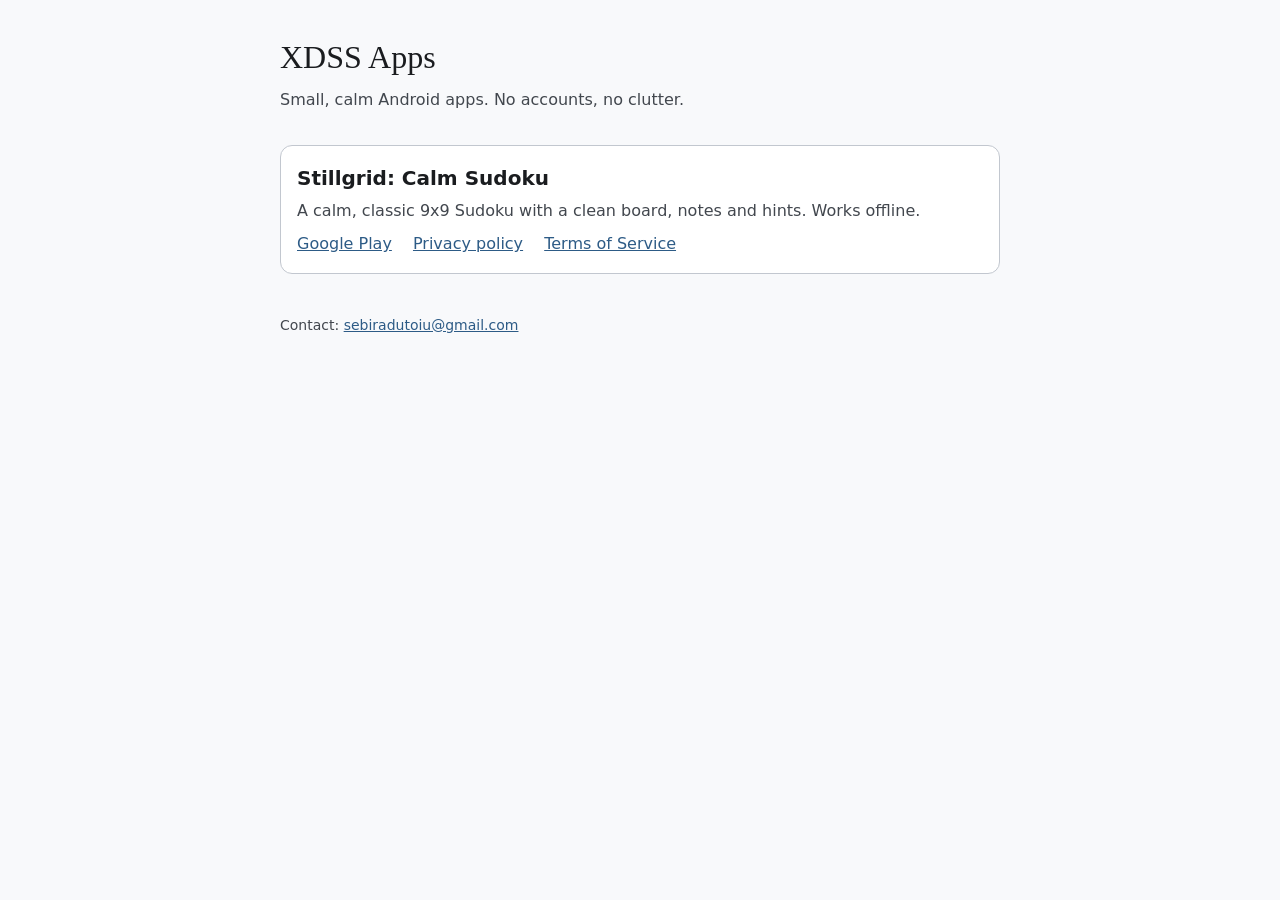
==== index.html @ fdf60a74 "XDSS apps site: app-ads.txt and app index (Stillgrid) Co-Authored-By: Claude Opus 5.5 <noreply@anthr" ====
<!doctype html>
<html lang="en">
<head>
<meta charset="utf-8">
<meta name="viewport" content="width=device-width, initial-scale=1">
<title>XDSS Apps</title>
<meta name="description" content="Small, calm Android apps by XDSS.">
<style>
  :root { --bg: #f8f9fb; --fg: #1a1c1f; --muted: #42474e; --accent: #2d5b86; --line: #c2c7cf; --card: #ffffff; }
  @media (prefers-color-scheme: dark) {
    :root { --bg: #111316; --fg: #e2e2e6; --muted: #c2c7cf; --accent: #9dc9f5; --line: #42474e; --card: #1a1c1f; }
  }
  body { margin: 0; background: var(--bg); color: var(--fg); font: 16px/1.6 system-ui, -apple-system, "Segoe UI", Roboto, sans-serif; }
  main { max-width: 720px; margin: 0 auto; padding: 32px 16px 48px; }
  h1 { font-family: Georgia, "Noto Serif", serif; font-weight: 500; font-size: 32px; margin: 0 0 4px; }
  .lead { color: var(--muted); margin: 0 0 32px; }
  .app { background: var(--card); border: 1px solid var(--line); border-radius: 12px; padding: 16px; margin: 0 0 16px; }
  .app h2 { font-size: 20px; margin: 0 0 4px; }
  .app p { margin: 0 0 8px; color: var(--muted); }
  .links a { margin-right: 16px; }
  a { color: var(--accent); }
  footer { margin-top: 40px; color: var(--muted); font-size: 14px; }
</style>
</head>
<body>
<main>
<h1>XDSS Apps</h1>
<p class="lead">Small, calm Android apps. No accounts, no clutter.</p>

<section class="app">
  <h2>Stillgrid: Calm Sudoku</h2>
  <p>A calm, classic 9x9 Sudoku with a clean board, notes and hints. Works offline.</p>
  <div class="links">
    <a href="https://play.google.com/store/apps/details?id=com.xdss.stillgrid">Google Play</a>
    <a href="https://sebastianradutoiu.github.io/xdss-privacy/stillgrid/">Privacy policy</a>
    <a href="https://sebastianradutoiu.github.io/xdss-privacy/stillgrid/terms/">Terms of Service</a>
  </div>
</section>

<footer>Contact: <a href="mailto:sebiradutoiu@gmail.com">sebiradutoiu@gmail.com</a></footer>
</main>
</body>
</html>
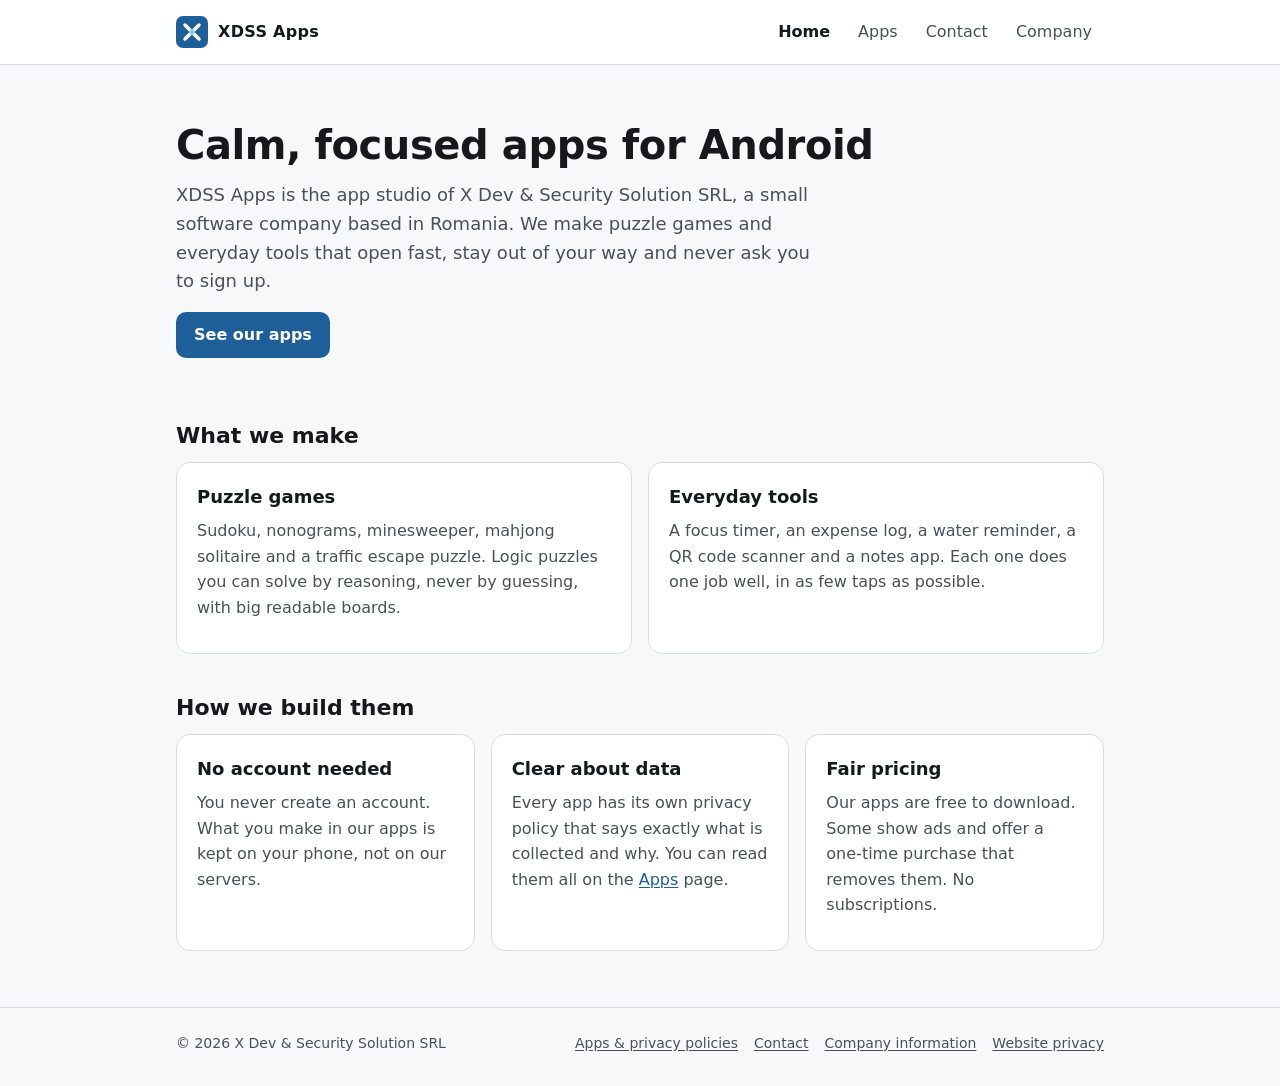
==== commit 65fdd6f5: "XDSS company site on www.xdss.net" ====
--- a/index.html
+++ b/index.html
@@ -3,41 +3,74 @@
 <head>
 <meta charset="utf-8">
 <meta name="viewport" content="width=device-width, initial-scale=1">
-<title>XDSS Apps</title>
-<meta name="description" content="Small, calm Android apps by XDSS.">
-<style>
-  :root { --bg: #f8f9fb; --fg: #1a1c1f; --muted: #42474e; --accent: #2d5b86; --line: #c2c7cf; --card: #ffffff; }
-  @media (prefers-color-scheme: dark) {
-    :root { --bg: #111316; --fg: #e2e2e6; --muted: #c2c7cf; --accent: #9dc9f5; --line: #42474e; --card: #1a1c1f; }
-  }
-  body { margin: 0; background: var(--bg); color: var(--fg); font: 16px/1.6 system-ui, -apple-system, "Segoe UI", Roboto, sans-serif; }
-  main { max-width: 720px; margin: 0 auto; padding: 32px 16px 48px; }
-  h1 { font-family: Georgia, "Noto Serif", serif; font-weight: 500; font-size: 32px; margin: 0 0 4px; }
-  .lead { color: var(--muted); margin: 0 0 32px; }
-  .app { background: var(--card); border: 1px solid var(--line); border-radius: 12px; padding: 16px; margin: 0 0 16px; }
-  .app h2 { font-size: 20px; margin: 0 0 4px; }
-  .app p { margin: 0 0 8px; color: var(--muted); }
-  .links a { margin-right: 16px; }
-  a { color: var(--accent); }
-  footer { margin-top: 40px; color: var(--muted); font-size: 14px; }
-</style>
+<title>XDSS Apps · X Dev &amp; Security Solution SRL</title>
+<meta name="description" content="XDSS Apps is the Android app studio of X Dev & Security Solution SRL: calm puzzle games and everyday tools with no account needed.">
+<meta name="theme-color" content="#f7f8fa" media="(prefers-color-scheme: light)">
+<meta name="theme-color" content="#0f1114" media="(prefers-color-scheme: dark)">
+<link rel="icon" href="/assets/logo.svg" type="image/svg+xml">
+<link rel="stylesheet" href="/assets/style.css">
 </head>
 <body>
+<header class="site-header">
+  <div class="wrap">
+    <a class="brand" href="/"><img src="/assets/logo.svg" alt="" width="32" height="32">XDSS Apps</a>
+    <nav class="nav" aria-label="Main">
+      <a href="/" aria-current="page">Home</a>
+      <a href="/apps/">Apps</a>
+      <a href="/contact/">Contact</a>
+      <a href="/company/">Company</a>
+    </nav>
+  </div>
+</header>
+
 <main>
-<h1>XDSS Apps</h1>
-<p class="lead">Small, calm Android apps. No accounts, no clutter.</p>
+  <div class="wrap">
+    <section class="hero">
+      <h1>Calm, focused apps for Android</h1>
+      <p class="lead">XDSS Apps is the app studio of X Dev &amp; Security Solution SRL, a small software company based in Romania. We make puzzle games and everyday tools that open fast, stay out of your way and never ask you to sign up.</p>
+      <p><a class="button" href="/apps/">See our apps</a></p>
+    </section>
 
-<section class="app">
-  <h2>Stillgrid: Calm Sudoku</h2>
-  <p>A calm, classic 9x9 Sudoku with a clean board, notes and hints. Works offline.</p>
-  <div class="links">
-    <a href="https://play.google.com/store/apps/details?id=com.xdss.stillgrid">Google Play</a>
-    <a href="https://sebastianradutoiu.github.io/xdss-privacy/stillgrid/">Privacy policy</a>
-    <a href="https://sebastianradutoiu.github.io/xdss-privacy/stillgrid/terms/">Terms of Service</a>
+    <h2>What we make</h2>
+    <div class="values">
+      <div class="card">
+        <h3>Puzzle games</h3>
+        <p>Sudoku, nonograms, minesweeper, mahjong solitaire and a traffic escape puzzle. Logic puzzles you can solve by reasoning, never by guessing, with big readable boards.</p>
+      </div>
+      <div class="card">
+        <h3>Everyday tools</h3>
+        <p>A focus timer, an expense log, a water reminder, a QR code scanner and a notes app. Each one does one job well, in as few taps as possible.</p>
+      </div>
+    </div>
+
+    <h2>How we build them</h2>
+    <div class="values">
+      <div class="card">
+        <h3>No account needed</h3>
+        <p>You never create an account. What you make in our apps is kept on your phone, not on our servers.</p>
+      </div>
+      <div class="card">
+        <h3>Clear about data</h3>
+        <p>Every app has its own privacy policy that says exactly what is collected and why. You can read them all on the <a href="/apps/">Apps</a> page.</p>
+      </div>
+      <div class="card">
+        <h3>Fair pricing</h3>
+        <p>Our apps are free to download. Some show ads and offer a one-time purchase that removes them. No subscriptions.</p>
+      </div>
+    </div>
   </div>
-</section>
+</main>
 
-<footer>Contact: <a href="mailto:sebiradutoiu@gmail.com">sebiradutoiu@gmail.com</a></footer>
-</main>
+<footer class="site-footer">
+  <div class="wrap">
+    <span>© 2026 X Dev &amp; Security Solution SRL</span>
+    <nav aria-label="Footer">
+      <a href="/apps/">Apps &amp; privacy policies</a>
+      <a href="/contact/">Contact</a>
+      <a href="/company/">Company information</a>
+      <a href="/privacy/">Website privacy</a>
+    </nav>
+  </div>
+</footer>
 </body>
 </html>
--- a/assets/style.css
+++ b/assets/style.css
@@ -0,0 +1,103 @@
+/* XDSS site styles. Plain CSS, no build step. Light and dark follow the system setting. */
+:root {
+  --bg: #f7f8fa;
+  --surface: #ffffff;
+  --fg: #16181c;
+  --muted: #4a5059;
+  --line: #d9dde3;
+  --accent: #1f5f99;
+  --accent-fg: #ffffff;
+  --tag-bg: #e8eef5;
+  --tag-fg: #1f4a73;
+  --radius: 14px;
+  --max: 960px;
+  color-scheme: light dark;
+}
+@media (prefers-color-scheme: dark) {
+  :root {
+    --bg: #0f1114;
+    --surface: #171a1f;
+    --fg: #e6e8eb;
+    --muted: #a9b0ba;
+    --line: #2c3139;
+    --accent: #8cc4f7;
+    --accent-fg: #0f1114;
+    --tag-bg: #1e2a37;
+    --tag-fg: #b8d7f5;
+  }
+}
+
+* { box-sizing: border-box; }
+html { -webkit-text-size-adjust: 100%; }
+body {
+  margin: 0;
+  background: var(--bg);
+  color: var(--fg);
+  font: 16px/1.6 system-ui, -apple-system, "Segoe UI", Roboto, "Helvetica Neue", Arial, sans-serif;
+  min-height: 100vh;
+  display: flex;
+  flex-direction: column;
+}
+body > main { flex: 1 0 auto; }
+a { color: var(--accent); text-underline-offset: 2px; }
+a:hover { text-decoration-thickness: 2px; }
+img, svg { max-width: 100%; }
+
+.wrap { max-width: var(--max); margin: 0 auto; padding: 0 16px; }
+
+/* Header */
+.site-header { border-bottom: 1px solid var(--line); background: var(--surface); }
+.site-header .wrap { display: flex; align-items: center; justify-content: space-between; gap: 16px; min-height: 64px; flex-wrap: wrap; }
+.brand { display: inline-flex; align-items: center; gap: 10px; color: var(--fg); text-decoration: none; font-weight: 700; letter-spacing: .02em; }
+.brand svg { width: 32px; height: 32px; flex: none; }
+.nav { display: flex; gap: 4px; flex-wrap: wrap; }
+.nav a { color: var(--muted); text-decoration: none; padding: 8px 12px; border-radius: 8px; }
+.nav a:hover { color: var(--fg); background: var(--tag-bg); }
+.nav a[aria-current="page"] { color: var(--fg); font-weight: 600; }
+
+/* Main */
+main { padding: 40px 0 56px; }
+h1 { font-size: clamp(28px, 5vw, 40px); line-height: 1.2; margin: 0 0 12px; letter-spacing: -.01em; }
+h2 { font-size: 22px; line-height: 1.3; margin: 40px 0 12px; }
+h3 { font-size: 18px; margin: 0 0 4px; }
+p { margin: 0 0 16px; }
+.lead { font-size: 18px; color: var(--muted); max-width: 640px; }
+.muted { color: var(--muted); }
+
+.hero { padding: 16px 0 8px; }
+.button { display: inline-block; background: var(--accent); color: var(--accent-fg); padding: 10px 18px; border-radius: 10px; text-decoration: none; font-weight: 600; }
+.button:hover { opacity: .92; }
+
+.grid { display: grid; gap: 16px; grid-template-columns: repeat(auto-fill, minmax(260px, 1fr)); }
+.card { background: var(--surface); border: 1px solid var(--line); border-radius: var(--radius); padding: 20px; }
+.card p { color: var(--muted); margin: 0 0 12px; }
+.card .links { display: flex; flex-wrap: wrap; gap: 4px 16px; font-size: 15px; }
+.tag { display: inline-block; font-size: 13px; font-weight: 600; background: var(--tag-bg); color: var(--tag-fg); border-radius: 999px; padding: 2px 10px; margin: 0 0 10px; }
+
+.values { display: grid; gap: 16px; grid-template-columns: repeat(auto-fit, minmax(220px, 1fr)); }
+.values .card h3 { margin-bottom: 6px; }
+
+dl.facts { display: grid; grid-template-columns: max-content 1fr; gap: 8px 24px; margin: 0; }
+dl.facts dt { color: var(--muted); }
+dl.facts dd { margin: 0; overflow-wrap: anywhere; }
+@media (max-width: 520px) {
+  dl.facts { grid-template-columns: 1fr; gap: 2px; }
+  dl.facts dd { margin-bottom: 10px; }
+}
+
+table.policies { width: 100%; border-collapse: collapse; background: var(--surface); border: 1px solid var(--line); border-radius: var(--radius); overflow: hidden; }
+table.policies th, table.policies td { text-align: left; padding: 10px 14px; border-bottom: 1px solid var(--line); vertical-align: top; }
+table.policies tr:last-child td { border-bottom: 0; }
+table.policies th { font-size: 14px; color: var(--muted); font-weight: 600; }
+@media (max-width: 520px) {
+  table.policies thead { display: none; }
+  table.policies tr { display: block; border-bottom: 1px solid var(--line); padding: 8px 0; }
+  table.policies tr:last-child { border-bottom: 0; }
+  table.policies td { display: block; border: 0; padding: 2px 14px; }
+}
+
+/* Footer */
+.site-footer { border-top: 1px solid var(--line); padding: 24px 0 32px; color: var(--muted); font-size: 14px; }
+.site-footer .wrap { display: flex; flex-wrap: wrap; justify-content: space-between; gap: 8px 24px; }
+.site-footer nav { display: flex; flex-wrap: wrap; gap: 4px 16px; }
+.site-footer a { color: var(--muted); }
